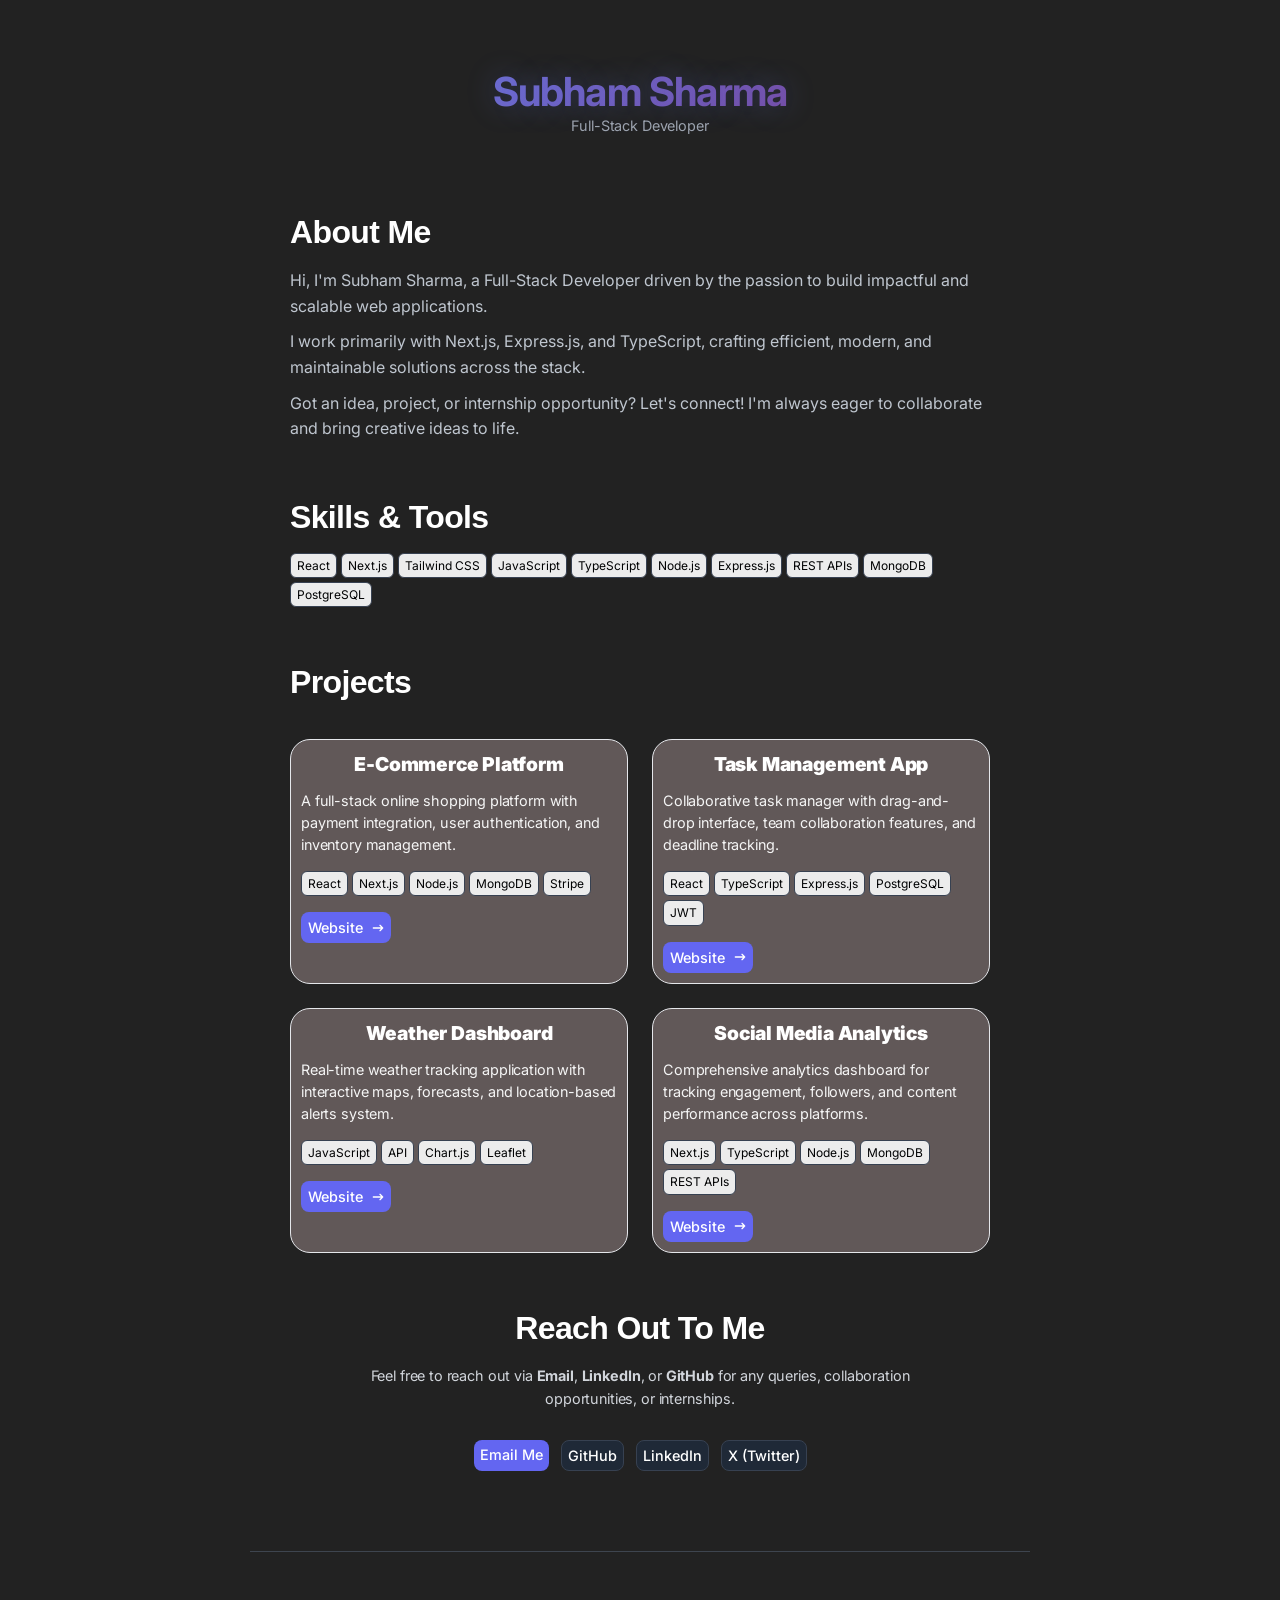
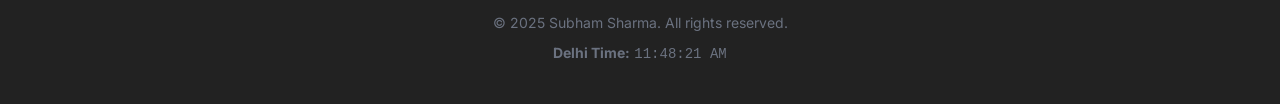
==== Portfolio/index.html @ 9c98db2b "initial commit" ====
<!-- https://www.neelnanda.io/ -->
<!-- connecting hashnode blog for blogs -->

<!-- http://manuarora.in/ -->
<!-- http://leerob.com/ -->
<!-- https://sahibsingh.dev/#experience -->
<!-- chanhdai.com -->
<!-- https://mustafa-suleyman.ai/#writing -->

<!DOCTYPE html>
<html lang="en">
  <head>
    <meta charset="UTF-8" />
    <meta name="viewport" content="width=device-width, initial-scale=1.0" />
    <meta
      name="description"
      content="Subham Sharma - Full-Stack Developer specializing in Next.js, Express.js, and TypeScript"
    />
    <meta name="author" content="Subham Sharma" />
    <title>Subham Sharma</title>

    <!-- Favicon -->
    <link
      rel="apple-touch-icon"
      sizes="180x180"
      href="favicon_io/apple-touch-icon.png"
    />
    <link
      rel="icon"
      type="image/png"
      sizes="32x32"
      href="favicon_io/favicon-32x32.png"
    />
    <link
      rel="icon"
      type="image/png"
      sizes="16x16"
      href="favicon_io/favicon-16x16.png"
    />
    <link rel="manifest" href="favicon_io/site.webmanifest" />
    <link rel="icon" href="favicon_io/favicon.ico" />

    <!-- Google Fonts -->
    <link rel="preconnect" href="https://fonts.googleapis.com" />
    <link rel="preconnect" href="https://fonts.gstatic.com" crossorigin />
    <link
      href="https://fonts.googleapis.com/css2?family=Inter:wght@300;400;500;600;700&display=swap"
      rel="stylesheet"
    />

    <style>
      /* ==================== RESET ==================== */
      * {
        margin: 0;
        padding: 0;
        box-sizing: border-box;
      }

      /* ==================== GLOBAL ==================== */
      body {
        font-family: "Inter", -apple-system, BlinkMacSystemFont, "Segoe UI",
          Roboto, sans-serif;
        background-color: #222222;
        color: #e0e0e0;
        line-height: 1.6;
        transition: all 0.3s ease;
      }

      /* ==================== CONTAINER ==================== */
      .container {
        max-width: 800px;
        margin: 0 auto;
        padding: 30px 10px;
        position: relative;
      }

      /* ==================== BOXED CONTENT WRAPPER ==================== */
      .boxed-wrapper {
        position: relative;
        padding: 30px 40px;
        border: none;
        border-radius: 0;
        background-color: transparent;
      }

      /* ==================== HEADER ==================== */
      header {
        text-align: center;
        margin-bottom: 30px;
      }

      h1 {
        font-size: 2.5rem;
        margin-bottom: -10px;

        background: linear-gradient(
          135deg,
          #667eea 0%,
          #764ba2 25%,
          #f093fb 50%,
          #4facfe 75%,
          #00f2fe 100%
        );
        background-size: 300% 300%;
        -webkit-background-clip: text;
        -webkit-text-fill-color: transparent;
        background-clip: text;
        animation: gradient-shift 6s ease infinite;
        font-weight: 700;
        letter-spacing: -0.02em;
        text-shadow: 0 0 30px rgba(102, 126, 234, 0.3);
      }

      @keyframes gradient-shift {
        0% {
          background-position: 0% 50%;
        }
        50% {
          background-position: 100% 50%;
        }
        100% {
          background-position: 0% 50%;
        }
      }

      .subtitle {
        font-size: 0.9rem;
        color: #9ca3af;
        letter-spacing: -0.01em;
        font-weight: 400;
      }

      /* Full-width horizontal rule spanning viewport left to right */

      /* Regular hr for internal use */
      hr {
        border: none;
        border-top: 1px solid rgba(75, 85, 99, 0.7);
        width: 100%;
        margin: 20px 0;
      }
      .about {
        margin-top: 70px;
      }
      /* ==================== SECTIONS ==================== */
      section {
        margin-bottom: 50px;
      }

      h2 {
        font-size: 2rem;
        margin-bottom: 10px;
        color: #ffffff;
        font-family: "Segoe UI", Arial, sans-serif;
        font-weight: 700;
        letter-spacing: -0.02em;
        /* Use strong, modern heading style */
      }

      /* ==================== ABOUT ==================== */
      .about p {
        color: #bfc6cf;
        margin-bottom: 10px;
        font-size: 1rem;
        line-height: 1.6;
        font-family: "Inter", Arial, sans-serif;
        font-weight: 400;
      }

      /* ==================== SKILLS ==================== */
      .skills-container {
        display: flex;
        flex-direction: row;
        flex-wrap: wrap;
        gap: 0;
      }

      .skill-category h3 {
        font-size: 0.875rem;
        color: #9ca3af;
        text-transform: uppercase;
        letter-spacing: 0.05em;
        margin-bottom: 10px;
        font-weight: 600;
      }
      .hr {
        border: none;
        border-top: 0.5px solid rgba(75, 85, 99, 0.7);
        width: 100%;
        margin: 30px auto;
        padding: 10px 0;
        opacity: 0.5;
        transition: all 0.3s ease;
      }

      .skill-tags {
        display: flex;
        flex-wrap: wrap;
        gap: 4px;
      }

      .skill-badge {
        padding: 2px 6px;
        background-color: rgb(236, 236, 236);
        border: 1px solid #374151;
        border-radius: 6px;
        font-size: 0.75rem;
        font-weight: 400;
        color: #010203;
        transition: all 0.2s ease;
      }

      .skill-badge:hover {
        /* background-color: rgba(134, 143, 156, 0.8); */
        border-color: #968787;
        /* box-shadow: 0 0 10px 0 rgba(255, 255, 255, 0.5); */
      }

      /* ==================== PROJECTS ==================== */
      .projects-grid {
        display: grid;
        grid-template-columns: repeat(2, 1fr);
        gap: 24px;
        margin-top: 30px;
      }

      .project-card {
        background-color: #a391917e;
        border: 1px solid #e5e7eb;
        border-radius: 20px;
        padding: 10px;
        transition: all 0.3s ease;
      }

      .project-card:hover {
        box-shadow: 0 10px 25px rgba(0, 0, 0, 0.1);
      }

      .project-card h3 {
        font-size: 1.2rem;
        letter-spacing: -0.01em;
        line-height: 1.5;
        font-style: "Garamond", serif;
        color: white;
        margin-bottom: 12px;
        display: flex;
        justify-content: center;

        font-weight: 900;
      }

      .project-card p {
        color: whitesmoke;
        font-size: 0.9rem;
        display: flex;
        justify-content: center;
        letter-spacing: -0.01em;
        line-height: 1.5;
        margin-bottom: 16px;
      }

      /* ==================== PROJECT TOOLS/TECH STACK ==================== */
      .project-tools {
        margin-bottom: 16px;
        width: 100%;
      }

      .project-tools .skill-tags {
        display: flex;
        flex-wrap: wrap;
        gap: 4px;
        align-items: center;
        width: 100%;
        max-width: 100%;
      }

      .project-tools .skill-badge {
        padding: 2px 6px;
        background-color: rgb(236, 236, 236);
        border: 1px solid #374151;
        border-radius: 6px;
        font-size: 0.75rem;
        font-weight: 400;
        color: #010203;
        transition: all 0.2s ease;
        white-space: nowrap;
        flex-shrink: 0;
      }

      .project-link {
        display: inline-flex;
        align-items: center;
        gap: 1px;
        color: #ffffff;
        background-color: #6366f1;
        text-decoration: none;
        font-size: 0.9rem;
        font-weight: 500;
        padding: 3px 6px;
        border-radius: 8px;
        border: 1px solid transparent;
        transition: all 0.2s ease;
      }

      .project-link:hover {
        background-color: #4f46e5;
        transform: translateY(-2px);
        box-shadow: 0 4px 12px rgba(99, 102, 241, 0.4);
      }

      .project-link:focus {
        outline: none;
        box-shadow: 0 0 0 4px rgba(59, 130, 246, 0.5);
      }

      .project-link svg {
        width: 16px;
        height: 16px;
        margin-left: 6px;
        margin-right: -2px;
      }

      /* ==================== PROJECT LINKS CONTAINER ==================== */
      .project-links {
        display: flex;
        flex-wrap: wrap;
        gap: 8px;
        align-items: center;
      }

      .project-link.demo {
        background-color: rgba(17, 63, 128, 0.8);
        border: 1px solid #374151;
      }

      .project-link.demo:hover {
        background-color: rgba(55, 65, 81, 0.9);
        border-color: #4b5563;
      }

      /* ==================== CONTACT ==================== */
      .contact-section {
        text-align: center;
        margin-bottom: 30px;
      }

      .contact-section h2 {
        margin-bottom: 10px;
      }

      .contact-description {
        color: #d1d5db;
        margin-bottom: 30px;
        font-size: 0.9rem;
        letter-spacing: -0.01em;
        max-width: 600px;
        margin-left: auto;
        margin-right: auto;
      }

      .contact-buttons {
        display: flex;
        flex-wrap: wrap;
        justify-content: center;
        gap: 12px;
      }

      .contact-btn {
        padding: 3px 6px;
        font-weight: 500;
        border-radius: 8px;
        text-decoration: none;
        transition: all 0.2s ease;
        font-size: 0.9rem;
      }

      .contact-btn.primary {
        background-color: #6366f1;
        color: #ffffff;
      }

      .contact-btn.primary:hover {
        background-color: #4f46e5;
        transform: translateY(-2px);
        box-shadow: 0 4px 12px rgba(99, 102, 241, 0.4);
      }

      .contact-btn.secondary {
        background-color: #1f2937;
        color: #ffffff;
        border: 1px solid #374151;
      }

      .contact-btn.secondary:hover {
        background-color: #374151;
        transform: translateY(-2px);
      }

      /* ==================== FOOTER ==================== */
      footer {
        text-align: center;
        margin-top: 60px;
      }

      footer p {
        color: #6b7280;
        font-size: 0.875rem;
        margin: 8px 0;
      }

      #delhiTime {
        font-family: "Courier New", monospace;
      }

      /* ==================== RESPONSIVE ==================== */
      @media (max-width: 768px) {
        h1 {
          font-size: 2rem;
        }

        h2 {
          font-size: 1.5rem;
        }

        .container {
          padding: 40px 30px;
        }

        .boxed-wrapper {
          padding: 30px 20px;
        }

        .projects-grid {
          grid-template-columns: 1fr;
        }
      }
    </style>
  </head>

  <body>
    <main class="container">
      <!-- <hr class="boxed-hr" /> -->
      <div class="boxed-wrapper">
        <!-- Header -->
        <header>
          <h1>Subham Sharma</h1>
          <p class="subtitle">Full-Stack Developer</p>
        </header>

        <!-- About Me Section -->
        <section class="about">
          <h2>About Me</h2>
          <p>
            Hi, I'm Subham Sharma, a Full-Stack Developer driven by the passion
            to build impactful and scalable web applications.
          </p>
          <p>
            I work primarily with Next.js, Express.js, and TypeScript, crafting
            efficient, modern, and maintainable solutions across the stack.
          </p>
          <p>
            Got an idea, project, or internship opportunity? Let's connect! I'm
            always eager to collaborate and bring creative ideas to life.
          </p>
        </section>

        <!-- Skills Section -->
        <section>
          <h2>Skills & Tools</h2>

          <div class="skills-container">
            <div class="skill-tags">
              <span class="skill-badge">React</span>
              <span class="skill-badge">Next.js</span>
              <span class="skill-badge">Tailwind CSS</span>
              <span class="skill-badge">JavaScript</span>
              <span class="skill-badge">TypeScript</span>
              <span class="skill-badge">Node.js</span>
              <span class="skill-badge">Express.js</span>
              <span class="skill-badge">REST APIs</span>
              <span class="skill-badge">MongoDB</span>
              <span class="skill-badge">PostgreSQL</span>
            </div>
          </div>
        </section>

        <!-- Projects Section -->
        <section>
          <h2>Projects</h2>

          <div class="projects-grid">
            <!-- Project 1 -->
            <div class="project-card">
              <h3>E-Commerce Platform</h3>
              <p>
                A full-stack online shopping platform with payment integration,
                user authentication, and inventory management.
              </p>
              <div class="project-tools">
                <div class="skill-tags">
                  <span class="skill-badge">React</span>
                  <span class="skill-badge">Next.js</span>
                  <span class="skill-badge">Node.js</span>
                  <span class="skill-badge">MongoDB</span>
                  <span class="skill-badge">Stripe</span>
                </div>
              </div>
              <div class="project-links">
                <a href="#" class="project-link">
                  Website
                  <svg fill="none" viewBox="0 0 24 24" stroke="currentColor">
                    <path
                      stroke-linecap="round"
                      stroke-linejoin="round"
                      stroke-width="2"
                      d="M19 12H5m14 0-4 4m4-4-4-4"
                    />
                  </svg>
                </a>
              </div>
            </div>

            <!-- Project 2 -->
            <div class="project-card">
              <h3>Task Management App</h3>
              <p>
                Collaborative task manager with drag-and-drop interface, team
                collaboration features, and deadline tracking.
              </p>
              <div class="project-tools">
                <div class="skill-tags">
                  <span class="skill-badge">React</span>
                  <span class="skill-badge">TypeScript</span>
                  <span class="skill-badge">Express.js</span>
                  <span class="skill-badge">PostgreSQL</span>
                  <span class="skill-badge">JWT</span>
                </div>
              </div>
              <div class="project-links">
                <a href="#" class="project-link">
                  Website
                  <svg fill="none" viewBox="0 0 24 24" stroke="currentColor">
                    <path
                      stroke-linecap="round"
                      stroke-linejoin="round"
                      stroke-width="2"
                      d="M19 12H5m14 0-4 4m4-4-4-4"
                    />
                  </svg>
                </a>
              </div>
            </div>

            <!-- Project 3 -->
            <div class="project-card">
              <h3>Weather Dashboard</h3>
              <p>
                Real-time weather tracking application with interactive maps,
                forecasts, and location-based alerts system.
              </p>
              <div class="project-tools">
                <div class="skill-tags">
                  <span class="skill-badge">JavaScript</span>
                  <span class="skill-badge">API</span>
                  <span class="skill-badge">Chart.js</span>
                  <span class="skill-badge">Leaflet</span>
                </div>
              </div>
              <div class="project-links">
                <a href="#" class="project-link">
                  Website
                  <svg fill="none" viewBox="0 0 24 24" stroke="currentColor">
                    <path
                      stroke-linecap="round"
                      stroke-linejoin="round"
                      stroke-width="2"
                      d="M19 12H5m14 0-4 4m4-4-4-4"
                    />
                  </svg>
                </a>
              </div>
            </div>

            <!-- Project 4 -->
            <div class="project-card">
              <h3>Social Media Analytics</h3>
              <p>
                Comprehensive analytics dashboard for tracking engagement,
                followers, and content performance across platforms.
              </p>
              <div class="project-tools">
                <div class="skill-tags">
                  <span class="skill-badge">Next.js</span>
                  <span class="skill-badge">TypeScript</span>
                  <span class="skill-badge">Node.js</span>
                  <span class="skill-badge">MongoDB</span>
                  <span class="skill-badge">REST APIs</span>
                </div>
              </div>
              <div class="project-links">
                <a href="#" class="project-link">
                  Website
                  <svg fill="none" viewBox="0 0 24 24" stroke="currentColor">
                    <path
                      stroke-linecap="round"
                      stroke-linejoin="round"
                      stroke-width="2"
                      d="M19 12H5m14 0-4 4m4-4-4-4"
                    />
                  </svg>
                </a>
              </div>
            </div>
          </div>
        </section>

        <!-- Contact Section -->
        <section class="contact-section">
          <h2>Reach Out To Me</h2>

          <p class="contact-description">
            Feel free to reach out via <strong>Email</strong>,
            <strong>LinkedIn</strong>, or <strong>GitHub</strong> for any
            queries, collaboration opportunities, or internships.
          </p>

          <div class="contact-buttons">
            <a
              href="mailto:subhamsharrma@gmail.com"
              class="contact-btn primary"
            >
              Email Me
            </a>

            <a
              href="https://github.com/subhamsharrma"
              target="_blank"
              rel="noopener noreferrer"
              class="contact-btn secondary"
            >
              GitHub
            </a>

            <a
              href="https://www.linkedin.com/in/subhamsharrma/"
              target="_blank"
              rel="noopener noreferrer"
              class="contact-btn secondary"
            >
              LinkedIn
            </a>

            <a
              href="https://x.com/subham_sharrma"
              target="_blank"
              rel="noopener noreferrer"
              class="contact-btn secondary"
            >
              X (Twitter)
            </a>
          </div>
        </section>
        <!-- <hr class="hr"/> -->
      </div>
      <!-- End of boxed-wrapper -->
      <!-- <hr class="boxed-hr" /> -->

      <!-- Footer -->
      <hr />
      <footer>
        <p>&copy; 2025 Subham Sharma. All rights reserved.</p>
        <p><strong>Delhi Time:</strong> <span id="delhiTime"></span></p>
      </footer>
    </main>

    <script>
      // Delhi Time Update
      function updateDelhiTime() {
        const options = {
          timeZone: "Asia/Kolkata",
          hour: "2-digit",
          minute: "2-digit",
          second: "2-digit",
        };
        const formatter = new Intl.DateTimeFormat([], options);
        document.getElementById("delhiTime").textContent = formatter.format(
          new Date()
        );
      }
      setInterval(updateDelhiTime, 1000);
      updateDelhiTime();
    </script>
  </body>
</html>
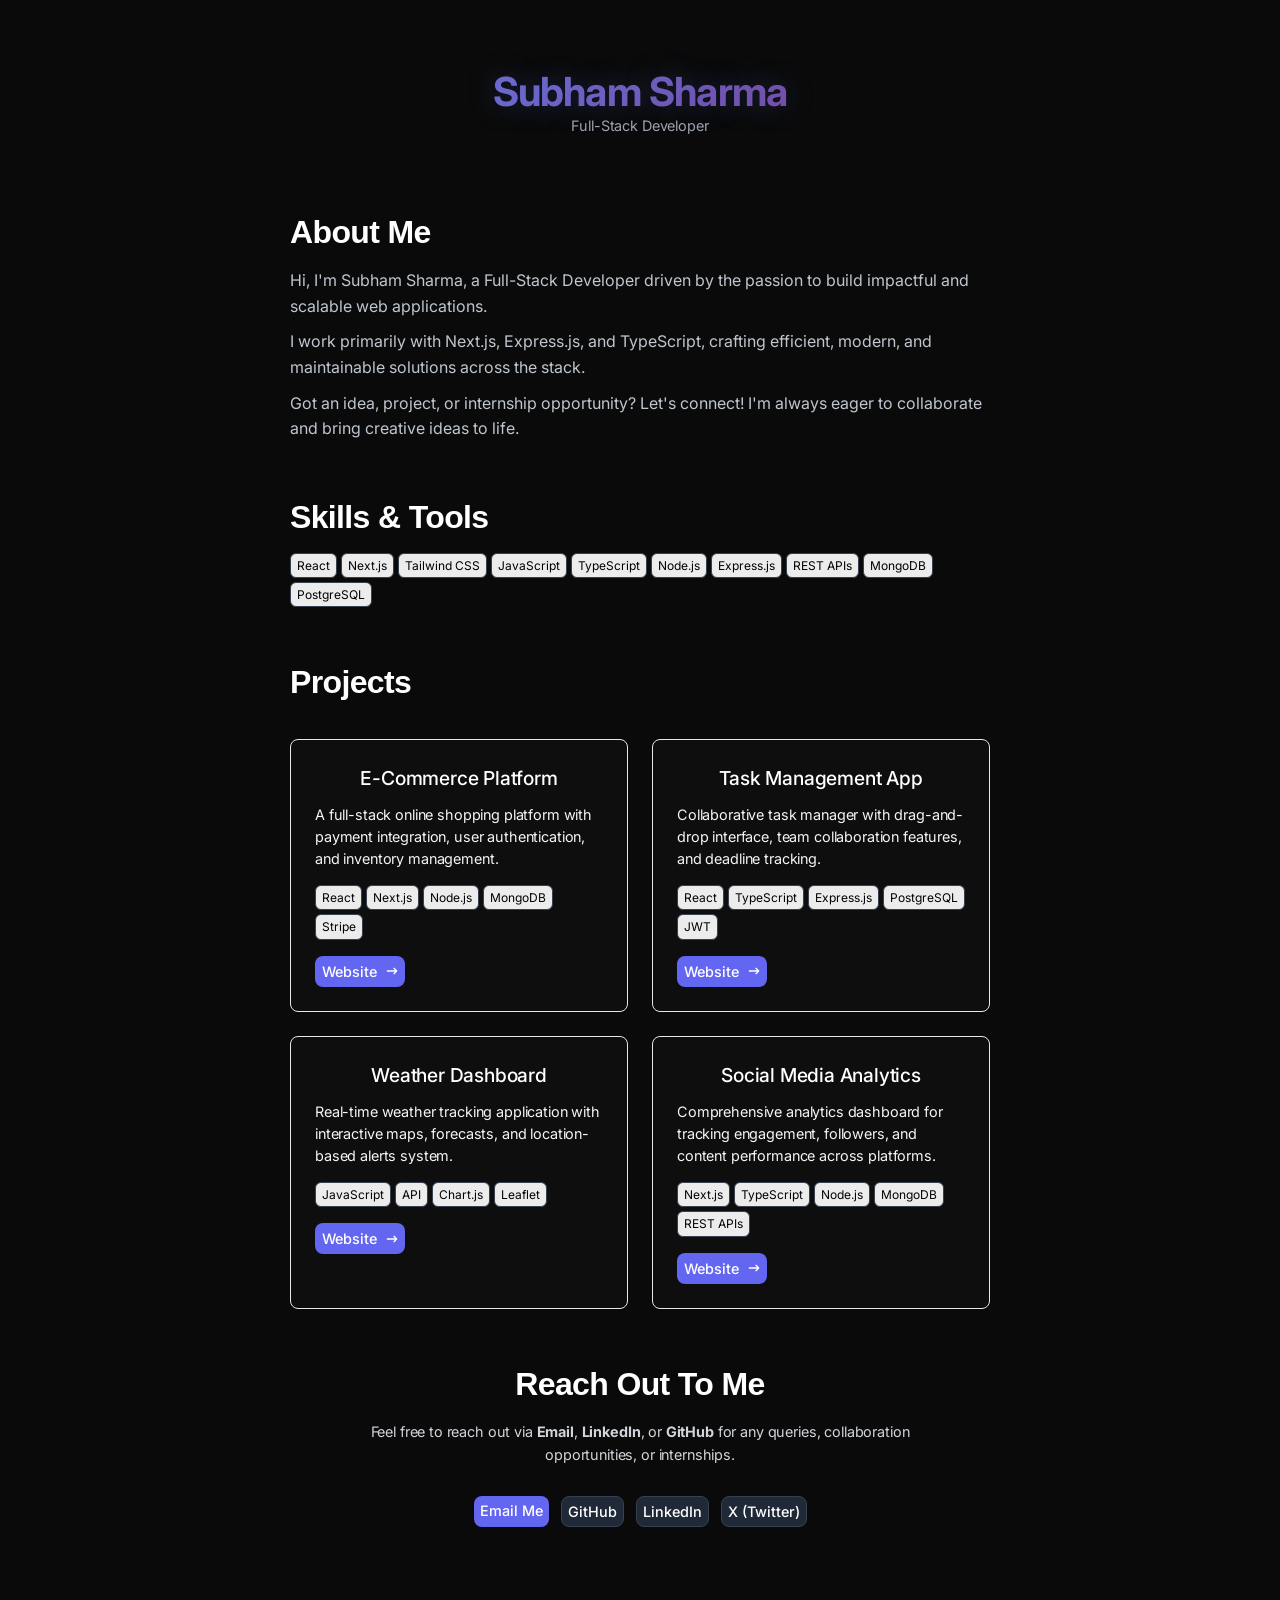
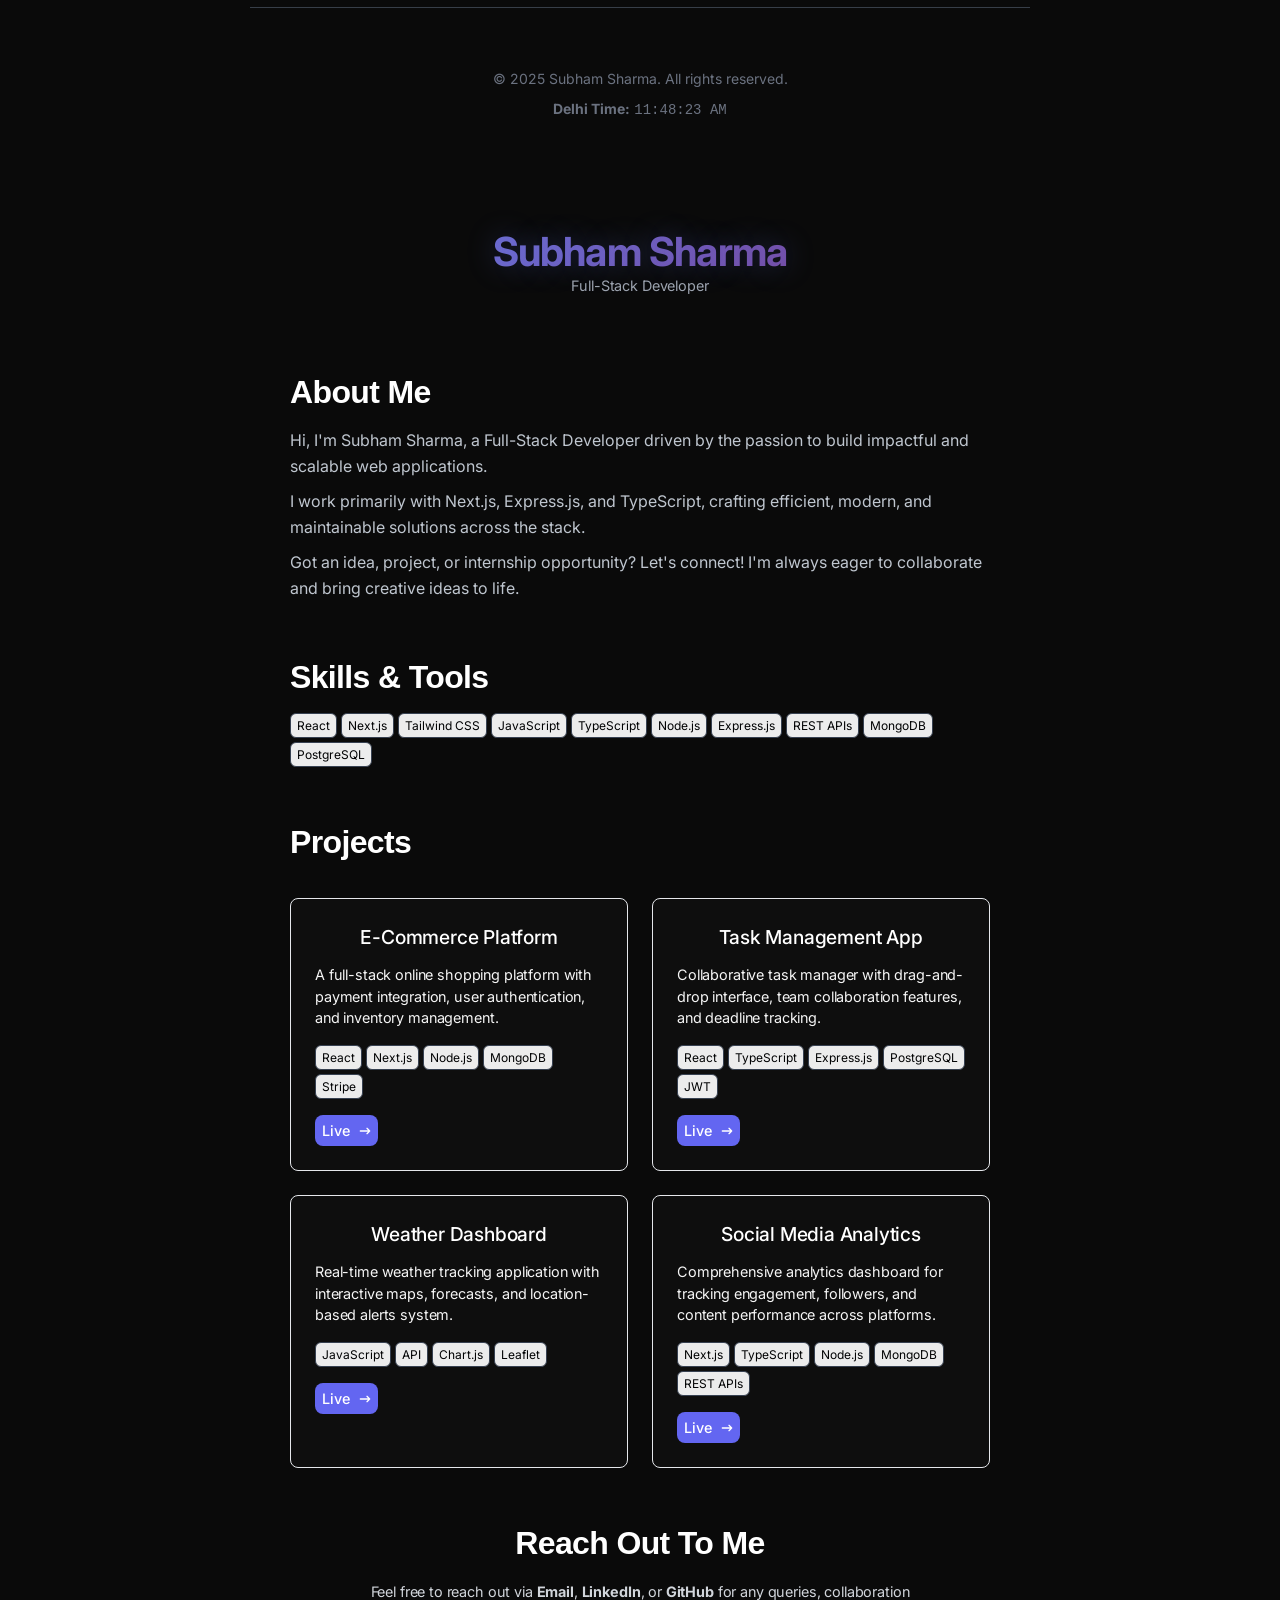
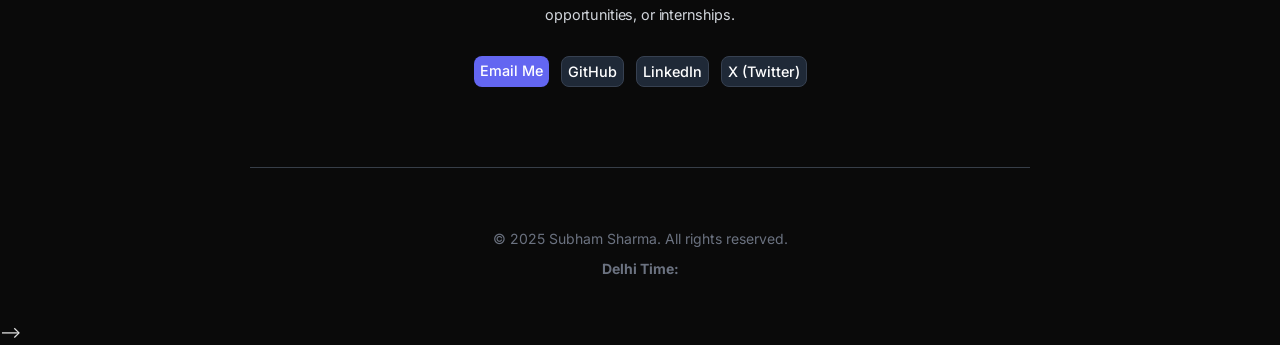
==== commit 12e6afe5: "initial commit" ====
--- a/Portfolio/index.html
+++ b/Portfolio/index.html
@@ -225,10 +225,10 @@
       }
 
       .project-card {
-        background-color: #a391917e;
+        background-color: #302d2d7e;
         border: 1px solid #e5e7eb;
         border-radius: 20px;
-        padding: 10px;
+        padding: 13px;
         transition: all 0.3s ease;
       }
 
@@ -692,3 +692,705 @@
     </script>
   </body>
 </html>
+
+
+
+
+
+
+
+
+
+
+
+<!-- https://www.neelnanda.io/ -->
+<!-- connecting hashnode blog for blogs -->
+
+<!-- http://manuarora.in/ -->
+<!-- http://leerob.com/ -->
+<!-- https://sahibsingh.dev/#experience -->
+<!-- chanhdai.com -->
+<!-- https://mustafa-suleyman.ai/#writing -->
+
+
+<!-- 
+<!DOCTYPE html>
+<html lang="en">
+  <head>
+    <meta charset="UTF-8" />
+    <meta name="viewport" content="width=device-width, initial-scale=1.0" />
+    <meta
+      name="description"
+      content="Subham Sharma - Full-Stack Developer specializing in Next.js, Express.js, and TypeScript"
+    />
+    <meta name="author" content="Subham Sharma" />
+    <title>Subham Sharma</title>
+
+    <!-- Favicon -->
+    <link
+      rel="apple-touch-icon"
+      sizes="180x180"
+      href="favicon_io/apple-touch-icon.png"
+    />
+    <link
+      rel="icon"
+      type="image/png"
+      sizes="32x32"
+      href="favicon_io/favicon-32x32.png"
+    />
+    <link
+      rel="icon"
+      type="image/png"
+      sizes="16x16"
+      href="favicon_io/favicon-16x16.png"
+    />
+    <link rel="manifest" href="favicon_io/site.webmanifest" />
+    <link rel="icon" href="favicon_io/favicon.ico" />
+
+    <!-- Google Fonts -->
+    <link rel="preconnect" href="https://fonts.googleapis.com" />
+    <link rel="preconnect" href="https://fonts.gstatic.com" crossorigin />
+    <link
+      href="https://fonts.googleapis.com/css2?family=Inter:wght@300;400;500;600;700&display=swap"
+      rel="stylesheet"
+    />
+
+    <style>
+      /* ==================== RESET ==================== */
+      * {
+        margin: 0;
+        padding: 0;
+        box-sizing: border-box;
+      }
+
+      /* ==================== GLOBAL ==================== */
+      body {
+        font-family: "Inter", -apple-system, BlinkMacSystemFont, "Segoe UI",
+          Roboto, sans-serif;
+        background-color: #0a0a0a;
+        color: #e0e0e0;
+        line-height: 1.6;
+        transition: all 0.3s ease;
+      }
+
+      /* ==================== CONTAINER ==================== */
+      .container {
+        max-width: 800px;
+        margin: 0 auto;
+        padding: 30px 10px;
+        position: relative;
+      }
+
+      /* ==================== BOXED CONTENT WRAPPER ==================== */
+      .boxed-wrapper {
+        position: relative;
+        padding: 30px 40px;
+        border: none;
+        border-radius: 0;
+        background-color: transparent;
+      }
+
+      /* ==================== HEADER ==================== */
+      header {
+        text-align: center;
+        margin-bottom: 30px;
+      }
+
+      h1 {
+        font-size: 2.5rem;
+        margin-bottom: -10px;
+        
+        background: linear-gradient(
+          135deg,
+          #667eea 0%,
+          #764ba2 25%,
+          #f093fb 50%,
+          #4facfe 75%,
+          #00f2fe 100%
+        );
+        background-size: 300% 300%;
+        -webkit-background-clip: text;
+        -webkit-text-fill-color: transparent;
+        background-clip: text;
+        animation: gradient-shift 6s ease infinite;
+        font-weight: 700;
+        letter-spacing: -0.02em;
+        text-shadow: 0 0 30px rgba(102, 126, 234, 0.3);
+      }
+
+      @keyframes gradient-shift {
+        0% {
+          background-position: 0% 50%;
+        }
+        50% {
+          background-position: 100% 50%;
+        }
+        100% {
+          background-position: 0% 50%;
+        }
+      }
+
+      .subtitle {
+        font-size: 0.9rem;
+        color: #9ca3af;
+        letter-spacing: -0.01em;
+        font-weight: 400;
+      }
+
+      /* Full-width horizontal rule spanning viewport left to right */
+      
+
+      /* Regular hr for internal use */
+      hr {
+        border: none;
+        border-top: 1px solid rgba(75, 85, 99, 0.7);
+        width: 100%;
+        margin: 20px 0;
+      }
+      .about {
+        margin-top: 70px;
+      }
+      /* ==================== SECTIONS ==================== */
+      section {
+        margin-bottom: 50px;
+      }
+
+      h2 {
+        font-size: 2rem;
+        margin-bottom: 10px;
+        color: #ffffff;
+        font-family: 'Segoe UI', Arial, sans-serif;
+        font-weight: 700;
+        letter-spacing: -0.02em;
+        /* Use strong, modern heading style */
+      }
+
+      /* ==================== ABOUT ==================== */
+      .about p {
+        color: #bfc6cf;
+        margin-bottom: 10px;
+        font-size: 1rem;
+        line-height: 1.6;
+        font-family: 'Inter', Arial, sans-serif;
+        font-weight: 400;
+      }
+
+      /* ==================== SKILLS ==================== */
+      .skills-container {
+        display: flex;
+        flex-direction: row;
+        flex-wrap: wrap;
+        gap: 0;
+      }
+
+      .skill-category h3 {
+        font-size: 0.875rem;
+        color: #9ca3af;
+        text-transform: uppercase;
+        letter-spacing: 0.05em;
+        margin-bottom: 10px;
+        font-weight: 600;
+      }
+      .hr {
+        border : none ;
+        border-top: 0.5px solid rgba(75, 85, 99, 0.7);
+        width: 100%;
+        margin: 30px auto;
+        padding: 10px 0;
+        opacity: 0.5;
+        transition: all 0.3s ease;
+      }
+
+      .skill-tags {
+        display: flex;
+        flex-wrap: wrap;
+        gap: 4px;
+      }
+
+      .skill-badge {
+        padding: 2px 6px;
+        background-color: rgb(236, 236, 236);
+        border: 1px solid #374151;
+        border-radius: 6px;
+        font-size: 0.75rem;
+        font-weight: 400;
+        color: #010203;
+        transition: all 0.2s ease;
+      }
+
+      .skill-badge:hover {
+        /* background-color: rgba(134, 143, 156, 0.8); */
+        border-color: #968787;
+        /* box-shadow: 0 0 10px 0 rgba(255, 255, 255, 0.5); */
+      }
+
+      /* ==================== PROJECTS ==================== */
+      .projects-grid {
+        display: grid;
+        grid-template-columns: repeat(2, 1fr);
+        gap: 24px;
+        margin-top: 30px;
+      }
+
+      .project-card {
+        background-color: #0e0e0e;
+        border: 1px solid #e5e7eb;
+        border-radius: 8px;
+        padding: 24px;
+        transition: all 0.3s ease;
+      }
+
+      .project-card:hover {
+        box-shadow: 0 10px 25px rgba(0, 0, 0, 0.1);
+      }
+
+      .project-card h3 {
+        font-size: 1.2rem;
+        letter-spacing: -0.01em;
+        line-height: 1.5;
+        font-style:  "Garamond", serif;
+        color: white;
+        margin-bottom: 12px;
+        font-weight: 500;
+      }
+
+      .project-card p {
+        color: whitesmoke;
+        font-size: 0.9rem;
+        letter-spacing: -0.01em;
+        line-height: 1.5;
+        margin-bottom: 16px;
+      }
+
+      /* ==================== PROJECT TOOLS/TECH STACK ==================== */
+      .project-tools {
+        margin-bottom: 16px;
+        width: 100%;
+      }
+
+      .project-tools .skill-tags {
+        display: flex;
+        flex-wrap: wrap;
+        gap: 4px;
+        align-items: center;
+        width: 100%;
+        max-width: 100%;
+      }
+
+      .project-tools .skill-badge {
+        padding: 2px 6px;
+        background-color: rgb(236, 236, 236);
+        border: 1px solid #374151;
+        border-radius: 6px;
+        font-size: 0.75rem;
+        font-weight: 400;
+        color: #010203;
+        transition: all 0.2s ease;
+        white-space: nowrap;
+        flex-shrink: 0;
+      }
+
+      .project-link {
+        display: inline-flex;
+        align-items: center;
+        gap: 1px;
+        color: #ffffff;
+        background-color: #6366f1;
+        text-decoration: none;
+        font-size: 0.9rem;
+        font-weight: 500;
+        padding: 3px 6px;
+        border-radius: 8px;
+        border: 1px solid transparent;
+        transition: all 0.2s ease;
+      }
+
+      .project-link:hover {
+        background-color: #4f46e5;
+        transform: translateY(-2px);
+        box-shadow: 0 4px 12px rgba(99, 102, 241, 0.4);
+      }
+
+      .project-link:focus {
+        outline: none;
+        box-shadow: 0 0 0 4px rgba(59, 130, 246, 0.5);
+      }
+
+      .project-link svg {
+        width: 16px;
+        height: 16px;
+        margin-left: 6px;
+        margin-right: -2px;
+      }
+
+      /* ==================== PROJECT LINKS CONTAINER ==================== */
+      .project-links {
+        display: flex;
+        flex-wrap: wrap;
+        gap: 8px;
+        align-items: center;
+      }
+
+      .project-link.demo {
+        background-color: rgba(17, 63, 128, 0.8);
+        border: 1px solid #374151;
+        
+      }
+
+      .project-link.demo:hover {
+        background-color: rgba(55, 65, 81, 0.9);
+        border-color: #4b5563;
+      }
+
+      /* ==================== CONTACT ==================== */
+      .contact-section {
+        text-align: center;
+        margin-bottom: 30px;
+      }
+
+      .contact-section h2 {
+        margin-bottom: 10px;
+      }
+
+      .contact-description {
+        color: #d1d5db;
+        margin-bottom: 30px;
+        font-size: 0.9rem;
+        letter-spacing: -0.01em;
+        max-width: 600px;
+        margin-left: auto;
+        margin-right: auto;
+      }
+
+      .contact-buttons {
+        display: flex;
+        flex-wrap: wrap;
+        justify-content: center;
+        gap: 12px;
+      }
+
+      .contact-btn {
+        padding: 3px 6px;
+        font-weight: 500;
+        border-radius: 8px;
+        text-decoration: none;
+        transition: all 0.2s ease;
+        font-size: 0.9rem;
+      }
+
+      .contact-btn.primary {
+        background-color: #6366f1;
+        color: #ffffff;
+      }
+
+      .contact-btn.primary:hover {
+        background-color: #4f46e5;
+        transform: translateY(-2px);
+        box-shadow: 0 4px 12px rgba(99, 102, 241, 0.4);
+      }
+
+      .contact-btn.secondary {
+        background-color: #1f2937;
+        color: #ffffff;
+        border: 1px solid #374151;
+      }
+
+      .contact-btn.secondary:hover {
+        background-color: #374151;
+        transform: translateY(-2px);
+      }
+
+      /* ==================== FOOTER ==================== */
+      footer {
+        text-align: center;
+        margin-top: 60px;
+      }
+
+      footer p {
+        color: #6b7280;
+        font-size: 0.875rem;
+        margin: 8px 0;
+      }
+
+      #delhiTime {
+        font-family: "Courier New", monospace;
+      }
+
+      /* ==================== RESPONSIVE ==================== */
+      @media (max-width: 768px) {
+        h1 {
+          font-size: 2rem;
+        }
+
+        h2 {
+          font-size: 1.5rem;
+        }
+
+        .container {
+          padding: 40px 30px;
+        }
+
+        .boxed-wrapper {
+          padding: 30px 20px;
+        }
+
+        .projects-grid {
+          grid-template-columns: 1fr;
+        }
+      }
+    </style>
+  </head>
+
+  <body>
+    <main class="container">
+      <!-- <hr class="boxed-hr" /> -->
+      <div class="boxed-wrapper">
+        <!-- Header -->
+        <header>
+          <h1>Subham Sharma</h1>
+          <p class="subtitle">Full-Stack Developer</p>
+        </header>
+
+        
+        <!-- About Me Section -->
+      <section class="about">
+        <h2>About Me</h2>
+        <p>
+          Hi, I'm Subham Sharma, a Full-Stack Developer driven by the passion to
+          build impactful and scalable web applications.
+        </p>
+        <p>
+          I work primarily with Next.js, Express.js, and TypeScript, crafting
+          efficient, modern, and maintainable solutions across the stack.
+        </p>
+        <p>
+          Got an idea, project, or internship opportunity? Let's connect! I'm
+          always eager to collaborate and bring creative ideas to life.
+        </p>
+      </section>
+
+      <!-- Skills Section -->
+      <section>
+        <h2>Skills & Tools</h2>
+
+        <div class="skills-container">
+          <div class="skill-tags">
+            <span class="skill-badge">React</span>
+            <span class="skill-badge">Next.js</span>
+            <span class="skill-badge">Tailwind CSS</span>
+            <span class="skill-badge">JavaScript</span>
+            <span class="skill-badge">TypeScript</span>
+            <span class="skill-badge">Node.js</span>
+            <span class="skill-badge">Express.js</span>
+            <span class="skill-badge">REST APIs</span>
+            <span class="skill-badge">MongoDB</span>
+            <span class="skill-badge">PostgreSQL</span>
+          </div>
+        </div>
+      </section>
+
+      <!-- Projects Section -->
+      <section>
+        <h2>Projects</h2>
+
+        <div class="projects-grid">
+          <!-- Project 1 -->
+          <div class="project-card">
+            <h3>E-Commerce Platform</h3>
+            <p>
+              A full-stack online shopping platform with payment integration,
+              user authentication, and inventory management.
+            </p>
+            <div class="project-tools">
+              <div class="skill-tags">
+                <span class="skill-badge">React</span>
+                <span class="skill-badge">Next.js</span>
+                <span class="skill-badge">Node.js</span>
+                <span class="skill-badge">MongoDB</span>
+                <span class="skill-badge">Stripe</span>
+              </div>
+            </div>
+            <div class="project-links">
+              <a href="#" class="project-link">
+                Live
+                <svg fill="none" viewBox="0 0 24 24" stroke="currentColor">
+                  <path
+                    stroke-linecap="round"
+                    stroke-linejoin="round"
+                    stroke-width="2"
+                    d="M19 12H5m14 0-4 4m4-4-4-4"
+                  />
+                </svg>
+              </a>
+            </div>
+          </div>
+
+          <!-- Project 2 -->
+          <div class="project-card">
+            <h3>Task Management App</h3>
+            <p>
+              Collaborative task manager with drag-and-drop interface, team
+              collaboration features, and deadline tracking.
+            </p>
+            <div class="project-tools">
+              <div class="skill-tags">
+                <span class="skill-badge">React</span>
+                <span class="skill-badge">TypeScript</span>
+                <span class="skill-badge">Express.js</span>
+                <span class="skill-badge">PostgreSQL</span>
+                <span class="skill-badge">JWT</span>
+              </div>
+            </div>
+            <div class="project-links">
+              <a href="#" class="project-link">
+                Live
+                <svg fill="none" viewBox="0 0 24 24" stroke="currentColor">
+                  <path
+                    stroke-linecap="round"
+                    stroke-linejoin="round"
+                    stroke-width="2"
+                    d="M19 12H5m14 0-4 4m4-4-4-4"
+                  />
+                </svg>
+              </a>
+            </div>
+          </div>
+
+          <!-- Project 3 -->
+          <div class="project-card">
+            <h3>Weather Dashboard</h3>
+            <p>
+              Real-time weather tracking application with interactive maps,
+              forecasts, and location-based alerts system.
+            </p>
+            <div class="project-tools">
+              <div class="skill-tags">
+                <span class="skill-badge">JavaScript</span>
+                <span class="skill-badge">API</span>
+                <span class="skill-badge">Chart.js</span>
+                <span class="skill-badge">Leaflet</span>
+              </div>
+            </div>
+            <div class="project-links">
+              <a href="#" class="project-link">
+                Live
+                <svg fill="none" viewBox="0 0 24 24" stroke="currentColor">
+                  <path
+                    stroke-linecap="round"
+                    stroke-linejoin="round"
+                    stroke-width="2"
+                    d="M19 12H5m14 0-4 4m4-4-4-4"
+                  />
+                </svg>
+              </a>
+            </div>
+          </div>
+
+          <!-- Project 4 -->
+          <div class="project-card">
+            <h3>Social Media Analytics</h3>
+            <p>
+              Comprehensive analytics dashboard for tracking engagement,
+              followers, and content performance across platforms.
+            </p>
+            <div class="project-tools">
+              <div class="skill-tags">
+                <span class="skill-badge">Next.js</span>
+                <span class="skill-badge">TypeScript</span>
+                <span class="skill-badge">Node.js</span>
+                <span class="skill-badge">MongoDB</span>
+                <span class="skill-badge">REST APIs</span>
+              </div>
+            </div>
+            <div class="project-links">
+              <a href="#" class="project-link">
+                Live
+                <svg fill="none" viewBox="0 0 24 24" stroke="currentColor">
+                  <path
+                    stroke-linecap="round"
+                    stroke-linejoin="round"
+                    stroke-width="2"
+                    d="M19 12H5m14 0-4 4m4-4-4-4"
+                  />
+                </svg>
+              </a>
+            </div>
+          </div>
+        </div>
+      </section>
+
+      <!-- Contact Section -->
+      <section class="contact-section">
+        <h2>Reach Out To Me</h2>
+
+        <p class="contact-description">
+          Feel free to reach out via <strong>Email</strong>,
+          <strong>LinkedIn</strong>, or <strong>GitHub</strong> for any queries,
+          collaboration opportunities, or internships.
+        </p>
+
+        <div class="contact-buttons">
+          <a href="mailto:subhamsharrma@gmail.com" class="contact-btn primary">
+            Email Me
+          </a>
+
+          <a
+            href="https://github.com/subhamsharrma"
+            target="_blank"
+            rel="noopener noreferrer"
+            class="contact-btn secondary"
+          >
+            GitHub
+          </a>
+
+          <a
+            href="https://www.linkedin.com/in/subhamsharrma/"
+            target="_blank"
+            rel="noopener noreferrer"
+            class="contact-btn secondary"
+          >
+            LinkedIn
+          </a>
+
+          <a
+            href="https://x.com/subham_sharrma"
+            target="_blank"
+            rel="noopener noreferrer"
+            class="contact-btn secondary"
+          >
+            X (Twitter)
+          </a>
+        </div>
+      </section>
+      <!-- <hr class="hr"/> -->
+      </div>
+      <!-- End of boxed-wrapper -->
+      <!-- <hr class="boxed-hr" /> -->
+      
+      <!-- Footer -->
+       <hr/>
+      <footer>
+        <p>&copy; 2025 Subham Sharma. All rights reserved.</p>
+        <p><strong>Delhi Time:</strong> <span id="delhiTime"></span></p>
+      </footer>
+    </main>
+
+    <script>
+      // Delhi Time Update
+      function updateDelhiTime() {
+        const options = {
+          timeZone: "Asia/Kolkata",
+          hour: "2-digit",
+          minute: "2-digit",
+          second: "2-digit",
+        };
+        const formatter = new Intl.DateTimeFormat([], options);
+        document.getElementById("delhiTime").textContent = formatter.format(
+          new Date()
+        );
+      }
+      setInterval(updateDelhiTime, 1000);
+      updateDelhiTime();
+    </script>
+  </body>
+</html> -->
